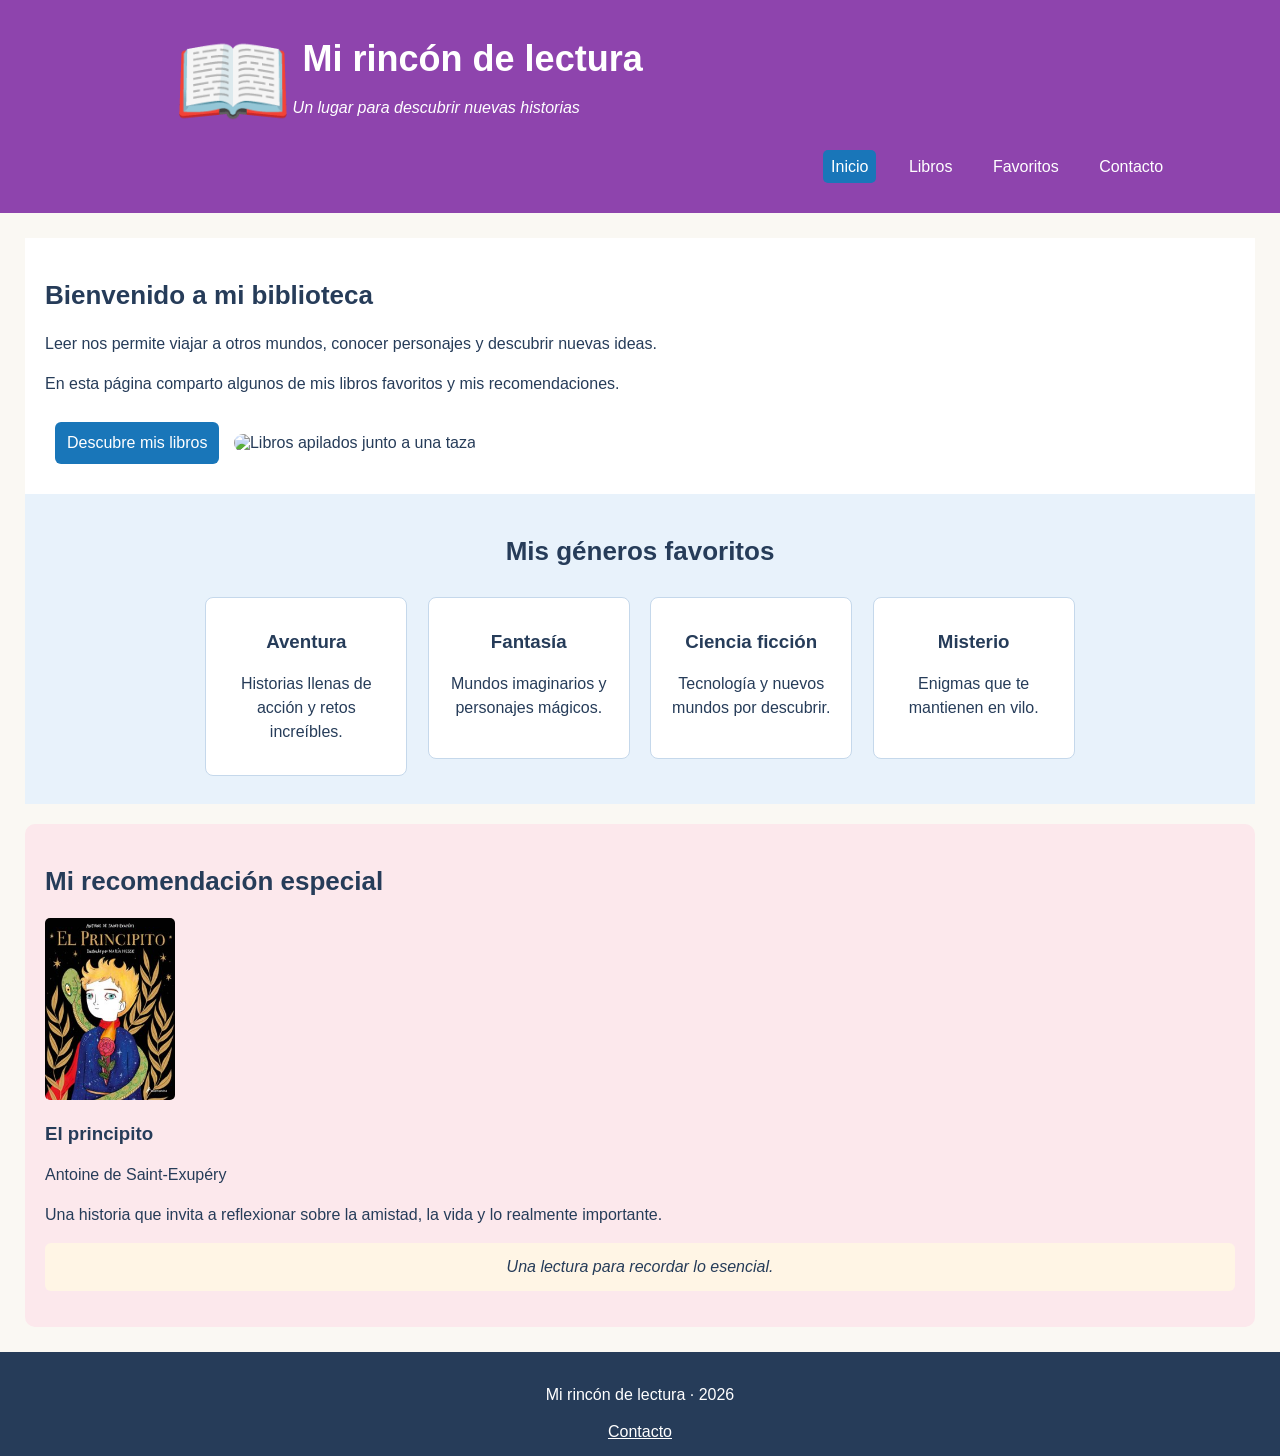
==== index.html @ cadaf75d "libros" ====
<!doctype html>
<html lang="es">
  <head>
    <meta charset="UTF-8" />
    <meta name="viewport" content="width=device-width, initial-scale=1.0" />
    <title>Mi rincón de lectura</title>
    <link rel="stylesheet" href="css/estilos.css" />
  </head>
  <body>
    <header id="cabecera">
      <div class="identidad">
       <span class="icono-libro">📖</span>
        <div>
          <h1>Mi rincón de lectura</h1>
          <p>Un lugar para descubrir nuevas historias</p>
        </div>
      </div>
      <nav>
        <a href="index.html" class="activo">Inicio</a>
        <a href="libros.html">Libros</a>
        <a href="#generos">Favoritos</a>
        <a href="#contacto">Contacto</a>
      </nav>
    </header>
    <main>
      <section id="inicio">
        <h2>Bienvenido a mi biblioteca</h2>
        <p>
          Leer nos permite viajar a otros mundos, conocer personajes y descubrir
          nuevas ideas.
        </p>
        <p>
          En esta página comparto algunos de mis libros favoritos y mis
          recomendaciones.
        </p>
        <a href="libros.html" class="boton"> Descubre mis libros </a>
        <img src="img/biblioteca.png" alt="Libros apilados junto a una taza" />
      </section>
      <section id="generos">
        <h2>Mis géneros favoritos</h2>

        <div class="genero">
          <h3>Aventura</h3>
          <p>Historias llenas de acción y retos increíbles.</p>
        </div>

        <div class="genero">
          <h3>Fantasía</h3>
          <p>Mundos imaginarios y personajes mágicos.</p>
        </div>

        <div class="genero">
          <h3>Ciencia ficción</h3>
          <p>Tecnología y nuevos mundos por descubrir.</p>
        </div>

        <div class="genero">
          <h3>Misterio</h3>
          <p>Enigmas que te mantienen en vilo.</p>
        </div>
      </section>
      <section id="recomendacion">
        <h2>Mi recomendación especial</h2>
        <img
          src="img/principito.jpg"
          alt="Portada del libro El principito"
          class="portada"
        />
        <h3>El principito</h3>
        <p>Antoine de Saint-Exupéry</p>
        <p>
          Una historia que invita a reflexionar sobre la amistad, la vida y lo
          realmente importante.
        </p>
        <p class="cita">Una lectura para recordar lo esencial.</p>
      </section>
    </main>

    <footer id="contacto">
      <p>Mi rincón de lectura · 2026</p>
      <a href="mailto:lectura@ejemplo.com">Contacto</a>
    </footer>
  </body>
</html>
---- css/estilos.css ----
/* ===================================
   ESTILOS GENERALES
=================================== */

body {
    font-family: Arial, sans-serif;
    background-color: #faf8f3;
    color: #263c59;
    margin: 0;
}

main {
    padding: 25px;
}

h2 {
    color: #263c59;
    font-size: 26px;
}

p {
    line-height: 1.5;
}


/* ===================================
   CABECERA
=================================== */
.icono-libro{
    font-size: 6em;
}
#cabecera {
    background-color: #8e44ad;
    color: white;
    text-align: center;
    padding: 25px;
}

#cabecera h1 {
    font-size: 36px;
    margin: 10px;
}

#cabecera p {
    font-style: italic;
}
.identidad{
    display: flex;
    align-items: center;
    text-align: start;
    padding-left: 12%;
    margin:0;
}

/* ===================================
   NAVEGACIÓN
=================================== */

nav {
    margin-top: 20px;
    text-align: end;
    padding-right: 6%;
    padding-bottom: 1%;
}

nav a {
    color: white;
    text-decoration: none;
    margin: 10px;
    padding: 8px;
}

nav a:hover {
    background-color: #1976b9;
    border-radius: 5px;
}

nav a.activo {
    background-color: #1976b9;
    border-radius: 5px;
}

/* ===================================
   BIENVENIDA
=================================== */

#inicio {
    padding: 20px;
    background-color: white;
}

#inicio img {
    width: 250px;
    border-radius: 10px;
}

.boton {
    display: inline-block;
    background-color: #1976b9;
    color: white;
    padding: 12px;
    margin: 10px;
    text-decoration: none;
    border-radius: 6px;
}


/* ===================================
   GÉNEROS LITERARIOS
=================================== */

#generos {
    background-color: #e8f2fb;
    padding: 20px;
    text-align: center;
}

.genero {
    display: inline-block;
    vertical-align: top;
    background-color: white;
    width: 170px;
    min-height: 130px;
    margin: 8px;
    padding: 15px;
    border: 1px solid #c5d8eb;
    border-radius: 8px;
}

.genero h3 {
    color: #263c59;
}


/* ===================================
   RECOMENDACIÓN ESPECIAL
=================================== */

#recomendacion {
    background-color: #fce8ec;
    padding: 20px;
    margin-top: 20px;
    border-radius: 10px;
}

.portada {
    width: 130px;
    border-radius: 5px;
}

.cita {
    background-color: #fff5e5;
    padding: 12px;
    font-style: italic;
    text-align: center;
    border-radius: 6px;
}


/* ===================================
   CATÁLOGO DE LIBROS
=================================== */

#catalogo {
    text-align: center;
}

.tarjeta {
    display: inline-block;
    vertical-align: top;
    width: 220px;
    min-height: 420px;
    background-color: #e8f2fb;
    border: 1px solid #c5d8eb;
    border-radius: 10px;
    padding: 15px;
    margin: 8px;
    text-align: center;
}

.tarjeta h3 {
    font-size: 20px;
}

.tarjeta p {
    font-size: 15px;
}


/* ===================================
   OTRAS RECOMENDACIONES
=================================== */

#otros-libros {
    background-color: #fff5e5;
    padding: 20px;
    margin-top: 20px;
    border-radius: 10px;
}

#otros-libros li {
    margin: 8px;
}


/* ===================================
   PIE DE PÁGINA
=================================== */

footer {
    background-color: #263c59;
    color: white;
    text-align: center;
    padding: 15px;
}

footer a {
    color: white;
}
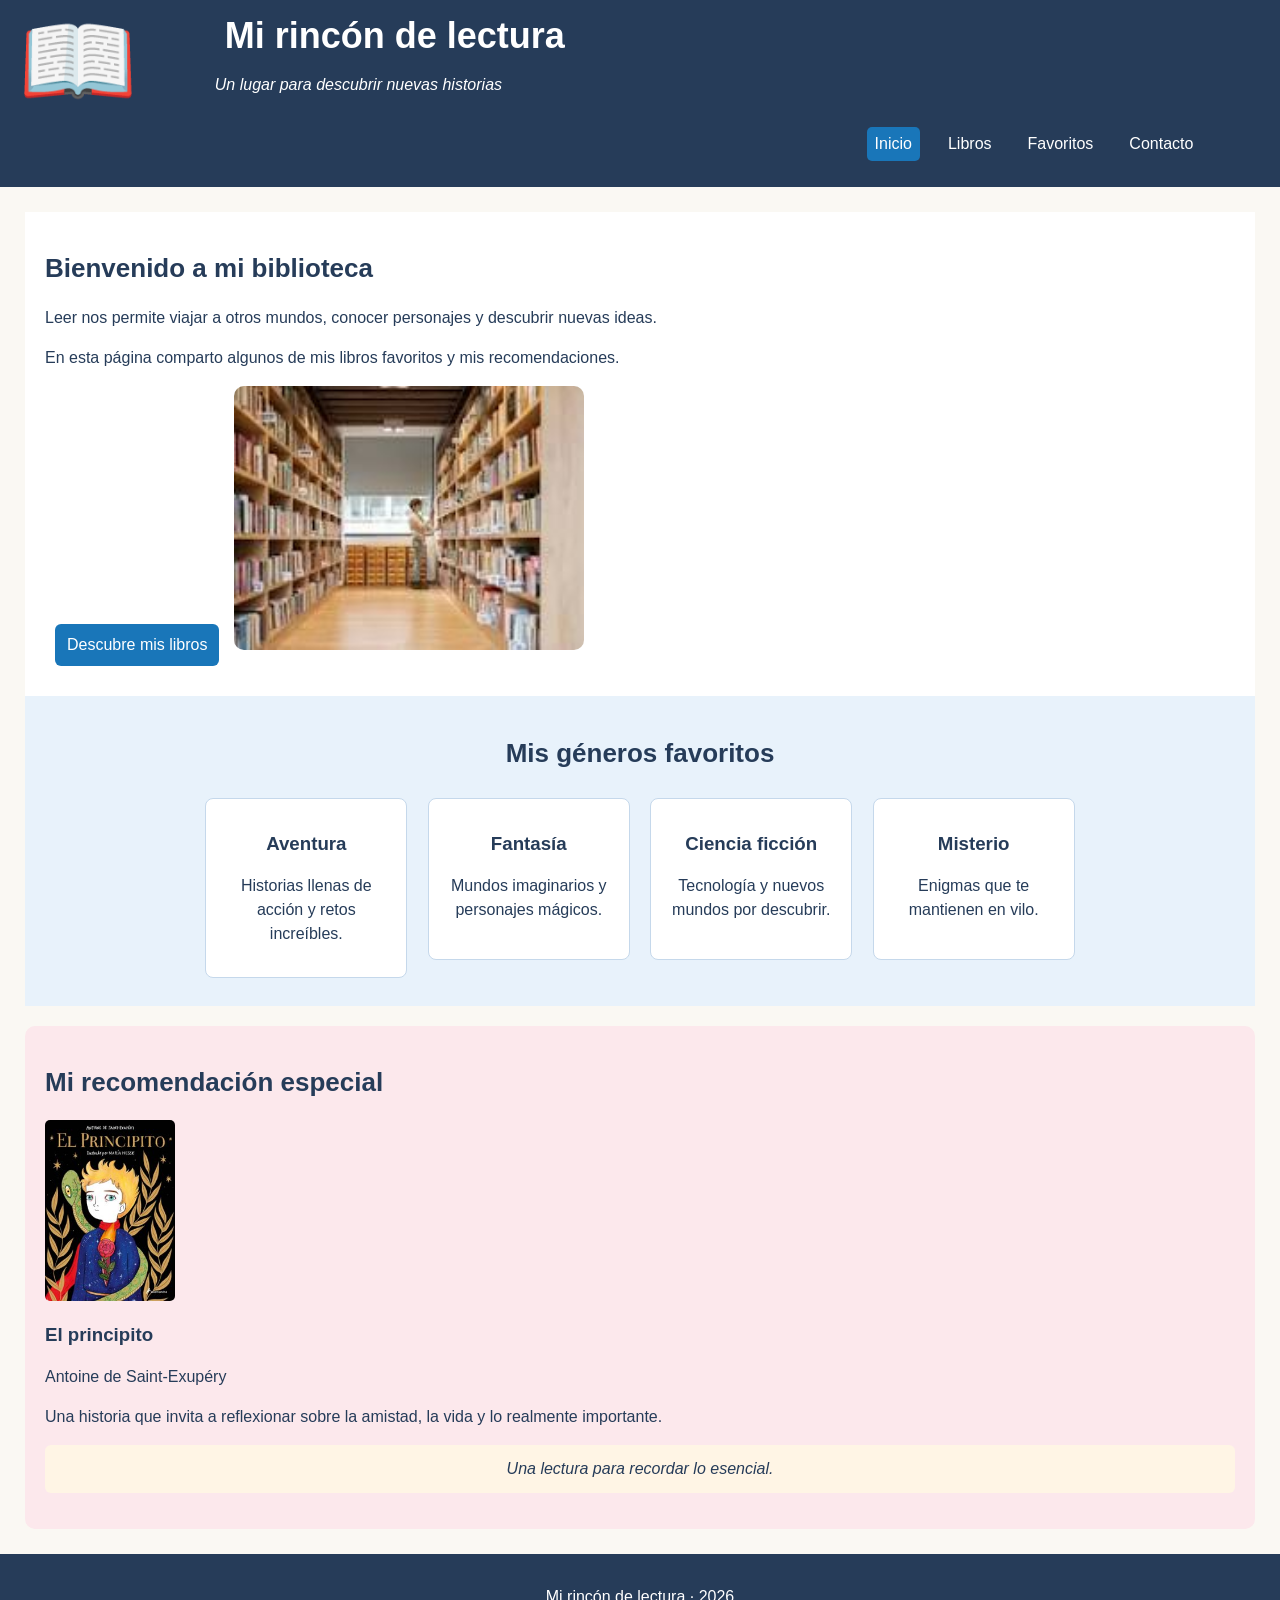
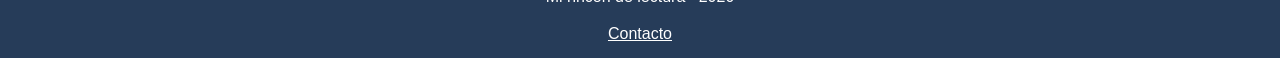
==== commit 74886c5b: "libros" ====
--- a/index.html
+++ b/index.html
@@ -1,84 +1,97 @@
 <!doctype html>
 <html lang="es">
-  <head>
-    <meta charset="UTF-8" />
-    <meta name="viewport" content="width=device-width, initial-scale=1.0" />
-    <title>Mi rincón de lectura</title>
-    <link rel="stylesheet" href="css/estilos.css" />
-  </head>
-  <body>
-    <header id="cabecera">
-      <div class="identidad">
-       <span class="icono-libro">📖</span>
+
+<head>
+  <meta charset="UTF-8" />
+  <meta name="viewport" content="width=device-width, initial-scale=1.0" />
+  <title>Mi rincón de lectura</title>
+  <link rel="stylesheet" href="css/estilos.css" />
+</head>
+
+<body>
+  <header id="cabecera">
+
+    <div class="identidad">
+      <span class="icono-libro">📖</span>
+
+      <div id="contenedor">
         <div>
           <h1>Mi rincón de lectura</h1>
           <p>Un lugar para descubrir nuevas historias</p>
         </div>
+
+
+        <nav>
+          <a href="index.html" class="activo">Inicio</a>
+          <a href="libros.html">Libros</a>
+          <a href="#generos">Favoritos</a>
+          <a href="#contacto">Contacto</a>
+        </nav>
+
+
       </div>
-      <nav>
-        <a href="index.html" class="activo">Inicio</a>
-        <a href="libros.html">Libros</a>
-        <a href="#generos">Favoritos</a>
-        <a href="#contacto">Contacto</a>
-      </nav>
-    </header>
-    <main>
-      <section id="inicio">
-        <h2>Bienvenido a mi biblioteca</h2>
-        <p>
-          Leer nos permite viajar a otros mundos, conocer personajes y descubrir
-          nuevas ideas.
-        </p>
-        <p>
-          En esta página comparto algunos de mis libros favoritos y mis
-          recomendaciones.
-        </p>
-        <a href="libros.html" class="boton"> Descubre mis libros </a>
-        <img src="img/biblioteca.png" alt="Libros apilados junto a una taza" />
-      </section>
-      <section id="generos">
-        <h2>Mis géneros favoritos</h2>
+    </div>
 
-        <div class="genero">
-          <h3>Aventura</h3>
-          <p>Historias llenas de acción y retos increíbles.</p>
-        </div>
+  </header>
 
-        <div class="genero">
-          <h3>Fantasía</h3>
-          <p>Mundos imaginarios y personajes mágicos.</p>
-        </div>
 
-        <div class="genero">
-          <h3>Ciencia ficción</h3>
-          <p>Tecnología y nuevos mundos por descubrir.</p>
-        </div>
 
-        <div class="genero">
-          <h3>Misterio</h3>
-          <p>Enigmas que te mantienen en vilo.</p>
-        </div>
-      </section>
-      <section id="recomendacion">
-        <h2>Mi recomendación especial</h2>
-        <img
-          src="img/principito.jpg"
-          alt="Portada del libro El principito"
-          class="portada"
-        />
-        <h3>El principito</h3>
-        <p>Antoine de Saint-Exupéry</p>
-        <p>
-          Una historia que invita a reflexionar sobre la amistad, la vida y lo
-          realmente importante.
-        </p>
-        <p class="cita">Una lectura para recordar lo esencial.</p>
-      </section>
-    </main>
 
-    <footer id="contacto">
-      <p>Mi rincón de lectura · 2026</p>
-      <a href="mailto:lectura@ejemplo.com">Contacto</a>
-    </footer>
-  </body>
-</html>
+
+  <main>
+    <section id="inicio">
+      <h2>Bienvenido a mi biblioteca</h2>
+      <p>
+        Leer nos permite viajar a otros mundos, conocer personajes y descubrir
+        nuevas ideas.
+      </p>
+      <p>
+        En esta página comparto algunos de mis libros favoritos y mis
+        recomendaciones.
+      </p>
+      <a href="libros.html" class="boton"> Descubre mis libros </a>
+      <img src="img/biblioteca.jpg" alt="Libros apilados junto a una taza" />
+    </section>
+    <section id="generos">
+      <h2>Mis géneros favoritos</h2>
+
+      <div class="genero">
+        <h3>Aventura</h3>
+        <p>Historias llenas de acción y retos increíbles.</p>
+      </div>
+
+      <div class="genero">
+        <h3>Fantasía</h3>
+        <p>Mundos imaginarios y personajes mágicos.</p>
+      </div>
+
+      <div class="genero">
+        <h3>Ciencia ficción</h3>
+        <p>Tecnología y nuevos mundos por descubrir.</p>
+      </div>
+
+      <div class="genero">
+        <h3>Misterio</h3>
+        <p>Enigmas que te mantienen en vilo.</p>
+      </div>
+    </section>
+    <section id="recomendacion">
+      <h2>Mi recomendación especial</h2>
+      <img src="img/principito.jpg" alt="Portada del libro El principito" class="portada" />
+      <h3>El principito</h3>
+      <p>Antoine de Saint-Exupéry</p>
+      <p>
+        Una historia que invita a reflexionar sobre la amistad, la vida y lo
+        realmente importante.
+      </p>
+      <p class="cita">Una lectura para recordar lo esencial.</p>
+    </section>
+  </main>
+
+  <footer id="contacto">
+    <p>Mi rincón de lectura · 2026</p>
+    <a href="mailto:lectura@ejemplo.com">Contacto</a>
+  </footer>
+</body>
+
+</html>
--- a/css/estilos.css
+++ b/css/estilos.css
@@ -1,4 +1,3 @@
-
 /* ===================================
    ESTILOS GENERALES
 =================================== */
@@ -27,14 +26,19 @@
 /* ===================================
    CABECERA
 =================================== */
-.icono-libro{
+.icono-libro {
     font-size: 6em;
-}
+    margin-right: 10px;
+    width: 15%;
+}
+
 #cabecera {
-    background-color: #8e44ad;
-    color: white;
-    text-align: center;
-    padding: 25px;
+
+    background-color: #263c59;
+    color: white;
+    text-align: center;
+    display: flex;
+    padding: 5px;
 }
 
 #cabecera h1 {
@@ -45,12 +49,26 @@
 #cabecera p {
     font-style: italic;
 }
-.identidad{
+
+.identidad {
     display: flex;
+    text-align: start;
+    padding-left: 1%;
+    margin: 0;
+    width: 100%;
+
+}
+
+#contenedor {
+    display: inline-block;
+    justify-content: space-around;
+    flex-direction: column;
     align-items: center;
-    text-align: start;
-    padding-left: 12%;
-    margin:0;
+    width: 85%;
+   
+
+
+
 }
 
 /* ===================================
@@ -59,9 +77,11 @@
 
 nav {
     margin-top: 20px;
-    text-align: end;
+    text-align: right;
     padding-right: 6%;
     padding-bottom: 1%;
+    display: flex;
+    justify-content: flex-end;
 }
 
 nav a {
@@ -88,11 +108,13 @@
 #inicio {
     padding: 20px;
     background-color: white;
+
 }
 
 #inicio img {
-    width: 250px;
-    border-radius: 10px;
+    width: 350px;
+    border-radius: 10px;
+    
 }
 
 .boton {
@@ -217,5 +239,4 @@
 
 footer a {
     color: white;
-}
-
+}
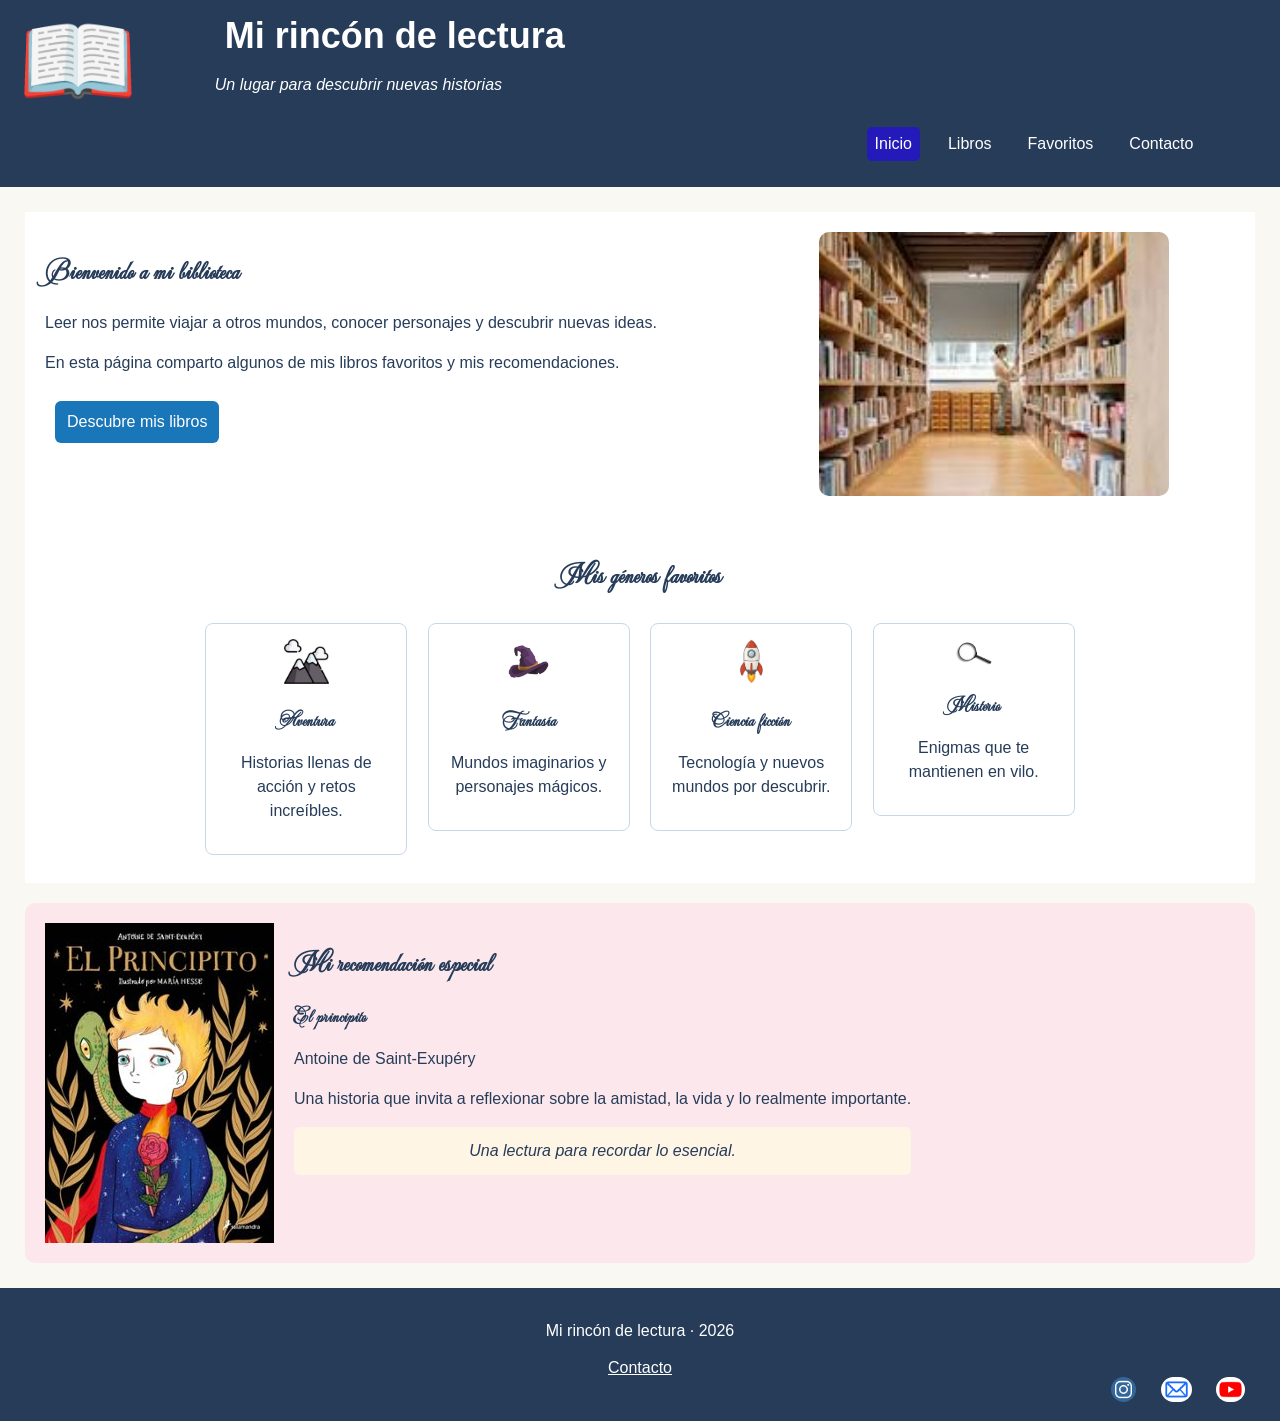
==== commit 6f06c984: "copia" ====
--- a/index.html
+++ b/index.html
@@ -40,57 +40,74 @@
 
   <main>
     <section id="inicio">
-      <h2>Bienvenido a mi biblioteca</h2>
-      <p>
-        Leer nos permite viajar a otros mundos, conocer personajes y descubrir
-        nuevas ideas.
-      </p>
-      <p>
-        En esta página comparto algunos de mis libros favoritos y mis
-        recomendaciones.
-      </p>
-      <a href="libros.html" class="boton"> Descubre mis libros </a>
+      <div id="biblioteca">
+        <h2>Bienvenido a mi biblioteca</h2>
+        <p>
+          Leer nos permite viajar a otros mundos, conocer personajes y descubrir
+          nuevas ideas.
+        </p>
+        <p>
+          En esta página comparto algunos de mis libros favoritos y mis
+          recomendaciones.
+        </p>
+        <a href="libros.html" class="boton"> Descubre mis libros </a>
+      </div>
       <img src="img/biblioteca.jpg" alt="Libros apilados junto a una taza" />
     </section>
+
     <section id="generos">
       <h2>Mis géneros favoritos</h2>
 
       <div class="genero">
+        <img src="img/montaña.jpg" alt="montaña">
         <h3>Aventura</h3>
         <p>Historias llenas de acción y retos increíbles.</p>
       </div>
 
       <div class="genero">
+        <img src="img/sombrero.jpg" alt="sombrero">
         <h3>Fantasía</h3>
         <p>Mundos imaginarios y personajes mágicos.</p>
       </div>
 
       <div class="genero">
+        <img src="img/cohete.jpg" alt="cohete">
         <h3>Ciencia ficción</h3>
         <p>Tecnología y nuevos mundos por descubrir.</p>
       </div>
 
       <div class="genero">
+        <img src="img/lupa.jpg" alt="lupa">
         <h3>Misterio</h3>
         <p>Enigmas que te mantienen en vilo.</p>
       </div>
     </section>
     <section id="recomendacion">
-      <h2>Mi recomendación especial</h2>
-      <img src="img/principito.jpg" alt="Portada del libro El principito" class="portada" />
-      <h3>El principito</h3>
-      <p>Antoine de Saint-Exupéry</p>
-      <p>
-        Una historia que invita a reflexionar sobre la amistad, la vida y lo
-        realmente importante.
-      </p>
-      <p class="cita">Una lectura para recordar lo esencial.</p>
+
+      <img src="img/principito.jpg" alt="Portada del libro El principito" />
+      <div>
+        <h2>Mi recomendación especial</h2>
+        <h3>El principito</h3>
+        <p>Antoine de Saint-Exupéry</p>
+        <p>
+          Una historia que invita a reflexionar sobre la amistad, la vida y lo
+          realmente importante.
+        </p>
+        <p class="cita">Una lectura para recordar lo esencial.</p>
+      </div>
     </section>
   </main>
 
   <footer id="contacto">
+
+
     <p>Mi rincón de lectura · 2026</p>
     <a href="mailto:lectura@ejemplo.com">Contacto</a>
+    <div id="imagenes">
+      <img src="img/logoinsta.png" alt="insta">
+      <img src="img/correo.png" alt="correo">
+      <img src="img/youtube.png" alt="youtube">
+    </div>
   </footer>
 </body>
 
--- a/css/estilos.css
+++ b/css/estilos.css
@@ -1,7 +1,13 @@
 /* ===================================
    ESTILOS GENERALES
 =================================== */
-
+@font-face {
+    font-family:"Maria" ;
+    src: url(../font/MeaCulpa-Regular.ttf) format(truetype);
+}
+hi, h2, h3 {
+    font-family: "Maria", sans-serif;
+}
 body {
     font-family: Arial, sans-serif;
     background-color: #faf8f3;
@@ -65,7 +71,7 @@
     flex-direction: column;
     align-items: center;
     width: 85%;
-   
+
 
 
 
@@ -91,14 +97,29 @@
     padding: 8px;
 }
 
+
+nav a.activo {
+    background-color: #2419b9;
+    border-radius: 5px;
+}
+
 nav a:hover {
-    background-color: #1976b9;
+    background-color: rgba(30, 255, 0, 0.336);
+    border-color: 5px solid#0d0d0e;
     border-radius: 5px;
 }
 
-nav a.activo {
-    background-color: #1976b9;
-    border-radius: 5px;
+
+nav a:focus {
+    border-radius: 3px;
+    outline: 3px solid rgb(160, 187, 10);
+
+
+}
+
+a:visited {
+    color: purple;
+
 }
 
 /* ===================================
@@ -108,13 +129,14 @@
 #inicio {
     padding: 20px;
     background-color: white;
-
+    display: flex;
 }
 
 #inicio img {
+    text-align: right;
     width: 350px;
     border-radius: 10px;
-    
+
 }
 
 .boton {
@@ -127,17 +149,26 @@
     border-radius: 6px;
 }
 
+.boton:active {
+    background-color: red;
+}
+#biblioteca{
+    width: 65%;
+}
+
 
 /* ===================================
    GÉNEROS LITERARIOS
 =================================== */
 
 #generos {
-    background-color: #e8f2fb;
+    background-color: white;
     padding: 20px;
     text-align: center;
 }
-
+.genero img {
+width: 45px;
+}
 .genero {
     display: inline-block;
     vertical-align: top;
@@ -150,6 +181,10 @@
     border-radius: 8px;
 }
 
+.genero:hover {
+    background-color: yellow;
+}
+
 .genero h3 {
     color: #263c59;
 }
@@ -164,6 +199,11 @@
     padding: 20px;
     margin-top: 20px;
     border-radius: 10px;
+    display: flex;
+}
+#recomendacion img {
+    margin-right:20px ;
+    height: auto;
 }
 
 .portada {
@@ -187,7 +227,9 @@
 #catalogo {
     text-align: center;
 }
-
+#parrafos {
+text-align: left;
+}
 .tarjeta {
     display: inline-block;
     vertical-align: top;
@@ -209,20 +251,40 @@
     font-size: 15px;
 }
 
+.tarjeta:hover {
+    border: 2px solid red;
+}
+
 
 /* ===================================
    OTRAS RECOMENDACIONES
 =================================== */
 
-#otros-libros {
-    background-color: #fff5e5;
-    padding: 20px;
-    margin-top: 20px;
-    border-radius: 10px;
-}
-
-#otros-libros li {
+#otros-libros ul li:first-child {
+    color: #2419b9;
+    font-weight: bold;
+}
+#varioslibros {
+    display: flex;
+    justify-content: space-around;
+    
+}
+
+
+
+
+#otros-libros ul li:last-child {
     margin: 8px;
+    color: green
+}
+
+#otros-libros ul li:nth-child(even) {
+    background-color: grey;
+}
+
+#otros-libros ul li:nth-child(3) {
+    font-size: 20px;
+
 }
 
 
@@ -239,4 +301,16 @@
 
 footer a {
     color: white;
+}
+footer img {
+
+    border-radius: 75px;
+height: 25px;
+margin: 0% ;padding: 0%;
+margin-right: 20px;
+
+
+}
+#imagenes{
+    text-align: right;
 }
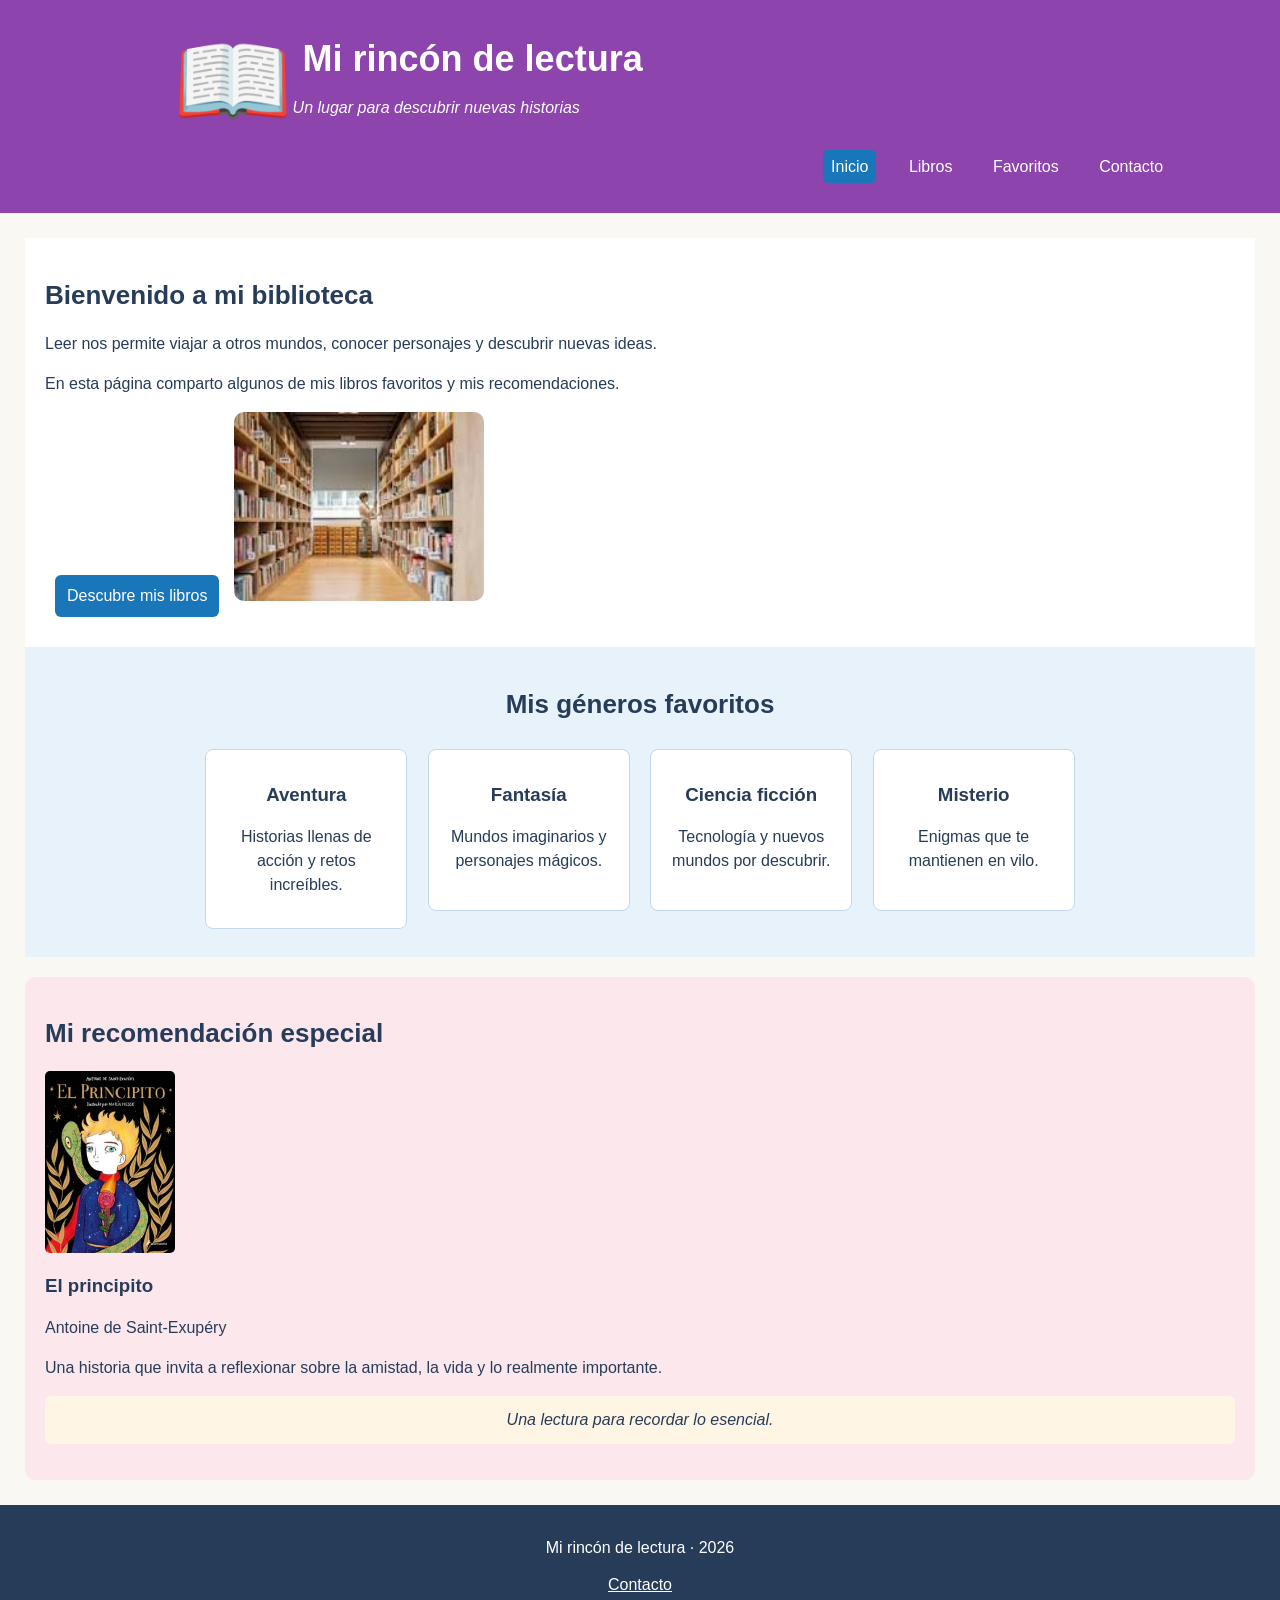
==== commit 9606f18c: "copia" ====
--- a/index.html
+++ b/index.html
@@ -1,46 +1,29 @@
 <!doctype html>
 <html lang="es">
-
-<head>
-  <meta charset="UTF-8" />
-  <meta name="viewport" content="width=device-width, initial-scale=1.0" />
-  <title>Mi rincón de lectura</title>
-  <link rel="stylesheet" href="css/estilos.css" />
-</head>
-
-<body>
-  <header id="cabecera">
-
-    <div class="identidad">
-      <span class="icono-libro">📖</span>
-
-      <div id="contenedor">
+  <head>
+    <meta charset="UTF-8" />
+    <meta name="viewport" content="width=device-width, initial-scale=1.0" />
+    <title>Mi rincón de lectura</title>
+    <link rel="stylesheet" href="css/estilos.css" />
+  </head>
+  <body>
+    <header id="cabecera">
+      <div class="identidad">
+       <span class="icono-libro">📖</span>
         <div>
           <h1>Mi rincón de lectura</h1>
           <p>Un lugar para descubrir nuevas historias</p>
         </div>
-
-
-        <nav>
-          <a href="index.html" class="activo">Inicio</a>
-          <a href="libros.html">Libros</a>
-          <a href="#generos">Favoritos</a>
-          <a href="#contacto">Contacto</a>
-        </nav>
-
-
       </div>
-    </div>
-
-  </header>
-
-
-
-
-
-  <main>
-    <section id="inicio">
-      <div id="biblioteca">
+      <nav>
+        <a href="index.html" class="activo">Inicio</a>
+        <a href="libros.html">Libros</a>
+        <a href="#generos">Favoritos</a>
+        <a href="#contacto">Contacto</a>
+      </nav>
+    </header>
+    <main>
+      <section id="inicio">
         <h2>Bienvenido a mi biblioteca</h2>
         <p>
           Leer nos permite viajar a otros mundos, conocer personajes y descubrir
@@ -51,42 +34,38 @@
           recomendaciones.
         </p>
         <a href="libros.html" class="boton"> Descubre mis libros </a>
-      </div>
-      <img src="img/biblioteca.jpg" alt="Libros apilados junto a una taza" />
-    </section>
+        <img src="img/biblioteca.jpg" alt="Libros apilados junto a una taza" />
+      </section>
+      <section id="generos">
+        <h2>Mis géneros favoritos</h2>
 
-    <section id="generos">
-      <h2>Mis géneros favoritos</h2>
+        <div class="genero">
+          <h3>Aventura</h3>
+          <p>Historias llenas de acción y retos increíbles.</p>
+        </div>
 
-      <div class="genero">
-        <img src="img/montaña.jpg" alt="montaña">
-        <h3>Aventura</h3>
-        <p>Historias llenas de acción y retos increíbles.</p>
-      </div>
+        <div class="genero">
+          <h3>Fantasía</h3>
+          <p>Mundos imaginarios y personajes mágicos.</p>
+        </div>
 
-      <div class="genero">
-        <img src="img/sombrero.jpg" alt="sombrero">
-        <h3>Fantasía</h3>
-        <p>Mundos imaginarios y personajes mágicos.</p>
-      </div>
+        <div class="genero">
+          <h3>Ciencia ficción</h3>
+          <p>Tecnología y nuevos mundos por descubrir.</p>
+        </div>
 
-      <div class="genero">
-        <img src="img/cohete.jpg" alt="cohete">
-        <h3>Ciencia ficción</h3>
-        <p>Tecnología y nuevos mundos por descubrir.</p>
-      </div>
-
-      <div class="genero">
-        <img src="img/lupa.jpg" alt="lupa">
-        <h3>Misterio</h3>
-        <p>Enigmas que te mantienen en vilo.</p>
-      </div>
-    </section>
-    <section id="recomendacion">
-
-      <img src="img/principito.jpg" alt="Portada del libro El principito" />
-      <div>
+        <div class="genero">
+          <h3>Misterio</h3>
+          <p>Enigmas que te mantienen en vilo.</p>
+        </div>
+      </section>
+      <section id="recomendacion">
         <h2>Mi recomendación especial</h2>
+        <img
+          src="img/principito.jpg"
+          alt="Portada del libro El principito"
+          class="portada"
+        />
         <h3>El principito</h3>
         <p>Antoine de Saint-Exupéry</p>
         <p>
@@ -94,21 +73,12 @@
           realmente importante.
         </p>
         <p class="cita">Una lectura para recordar lo esencial.</p>
-      </div>
-    </section>
-  </main>
+      </section>
+    </main>
 
-  <footer id="contacto">
-
-
-    <p>Mi rincón de lectura · 2026</p>
-    <a href="mailto:lectura@ejemplo.com">Contacto</a>
-    <div id="imagenes">
-      <img src="img/logoinsta.png" alt="insta">
-      <img src="img/correo.png" alt="correo">
-      <img src="img/youtube.png" alt="youtube">
-    </div>
-  </footer>
-</body>
-
-</html>+    <footer id="contacto">
+      <p>Mi rincón de lectura · 2026</p>
+      <a href="mailto:lectura@ejemplo.com">Contacto</a>
+    </footer>
+  </body>
+</html>
--- a/css/estilos.css
+++ b/css/estilos.css
@@ -1,13 +1,8 @@
+
 /* ===================================
    ESTILOS GENERALES
 =================================== */
-@font-face {
-    font-family:"Maria" ;
-    src: url(../font/MeaCulpa-Regular.ttf) format(truetype);
-}
-hi, h2, h3 {
-    font-family: "Maria", sans-serif;
-}
+
 body {
     font-family: Arial, sans-serif;
     background-color: #faf8f3;
@@ -32,19 +27,14 @@
 /* ===================================
    CABECERA
 =================================== */
-.icono-libro {
+.icono-libro{
     font-size: 6em;
-    margin-right: 10px;
-    width: 15%;
-}
-
+}
 #cabecera {
-
-    background-color: #263c59;
-    color: white;
-    text-align: center;
-    display: flex;
-    padding: 5px;
+    background-color: #8e44ad;
+    color: white;
+    text-align: center;
+    padding: 25px;
 }
 
 #cabecera h1 {
@@ -55,26 +45,12 @@
 #cabecera p {
     font-style: italic;
 }
-
-.identidad {
+.identidad{
     display: flex;
+    align-items: center;
     text-align: start;
-    padding-left: 1%;
-    margin: 0;
-    width: 100%;
-
-}
-
-#contenedor {
-    display: inline-block;
-    justify-content: space-around;
-    flex-direction: column;
-    align-items: center;
-    width: 85%;
-
-
-
-
+    padding-left: 12%;
+    margin:0;
 }
 
 /* ===================================
@@ -83,11 +59,9 @@
 
 nav {
     margin-top: 20px;
-    text-align: right;
+    text-align: end;
     padding-right: 6%;
     padding-bottom: 1%;
-    display: flex;
-    justify-content: flex-end;
 }
 
 nav a {
@@ -97,29 +71,14 @@
     padding: 8px;
 }
 
+nav a:hover {
+    background-color: #1976b9;
+    border-radius: 5px;
+}
 
 nav a.activo {
-    background-color: #2419b9;
+    background-color: #1976b9;
     border-radius: 5px;
-}
-
-nav a:hover {
-    background-color: rgba(30, 255, 0, 0.336);
-    border-color: 5px solid#0d0d0e;
-    border-radius: 5px;
-}
-
-
-nav a:focus {
-    border-radius: 3px;
-    outline: 3px solid rgb(160, 187, 10);
-
-
-}
-
-a:visited {
-    color: purple;
-
 }
 
 /* ===================================
@@ -129,14 +88,11 @@
 #inicio {
     padding: 20px;
     background-color: white;
-    display: flex;
 }
 
 #inicio img {
-    text-align: right;
-    width: 350px;
+    width: 250px;
     border-radius: 10px;
-
 }
 
 .boton {
@@ -147,14 +103,12 @@
     margin: 10px;
     text-decoration: none;
     border-radius: 6px;
-}
-
-.boton:active {
+    transition: transform 3s, background-color 3s;
+}
+.boton:hover{
+    transform: scale(2.5);
     background-color: red;
 }
-#biblioteca{
-    width: 65%;
-}
 
 
 /* ===================================
@@ -162,13 +116,11 @@
 =================================== */
 
 #generos {
-    background-color: white;
+    background-color: #e8f2fb;
     padding: 20px;
     text-align: center;
 }
-.genero img {
-width: 45px;
-}
+
 .genero {
     display: inline-block;
     vertical-align: top;
@@ -181,10 +133,6 @@
     border-radius: 8px;
 }
 
-.genero:hover {
-    background-color: yellow;
-}
-
 .genero h3 {
     color: #263c59;
 }
@@ -199,16 +147,15 @@
     padding: 20px;
     margin-top: 20px;
     border-radius: 10px;
-    display: flex;
-}
-#recomendacion img {
-    margin-right:20px ;
-    height: auto;
 }
 
 .portada {
     width: 130px;
     border-radius: 5px;
+}
+.portada:hover{
+    /*transform: scale(0.5);*/ 
+    transform:rotate(15deg);
 }
 
 .cita {
@@ -227,9 +174,7 @@
 #catalogo {
     text-align: center;
 }
-#parrafos {
-text-align: left;
-}
+
 .tarjeta {
     display: inline-block;
     vertical-align: top;
@@ -241,8 +186,10 @@
     padding: 15px;
     margin: 8px;
     text-align: center;
-}
-
+    box-shadow: 0 4px 8px rgba(219, 7, 7, 0.651);
+    transition: transform 5s ease, box-shadow 5s ease;
+    
+}
 .tarjeta h3 {
     font-size: 20px;
 }
@@ -250,9 +197,10 @@
 .tarjeta p {
     font-size: 15px;
 }
-
-.tarjeta:hover {
-    border: 2px solid red;
+.tarjeta:hover{
+    transform: translateY(-10px) scale(1.05);
+    box-shadow: 0 8px 16px rgba(228, 14, 14, 0.637);
+
 }
 
 
@@ -260,31 +208,15 @@
    OTRAS RECOMENDACIONES
 =================================== */
 
-#otros-libros ul li:first-child {
-    color: #2419b9;
-    font-weight: bold;
-}
-#varioslibros {
-    display: flex;
-    justify-content: space-around;
-    
-}
-
-
-
-
-#otros-libros ul li:last-child {
+#otros-libros {
+    background-color: #fff5e5;
+    padding: 20px;
+    margin-top: 20px;
+    border-radius: 10px;
+}
+
+#otros-libros li {
     margin: 8px;
-    color: green
-}
-
-#otros-libros ul li:nth-child(even) {
-    background-color: grey;
-}
-
-#otros-libros ul li:nth-child(3) {
-    font-size: 20px;
-
 }
 
 
@@ -302,15 +234,94 @@
 footer a {
     color: white;
 }
-footer img {
-
-    border-radius: 75px;
-height: 25px;
-margin: 0% ;padding: 0%;
-margin-right: 20px;
-
-
-}
-#imagenes{
-    text-align: right;
-}+
+@Keyframes cambiarColor {
+0%{
+    color: #0d85db;
+}
+50%{
+    color: #c91818;
+}
+100%{
+    color: #0aaa52;
+}
+}
+h1{
+    animation: cambiarColor;
+    animation-duration: 10s;
+    animation-direction: alternate;
+
+    animation-iteration-count: infinite;
+
+}
+@Keyframes mover{
+    from{
+        transform: translateX(0px);
+    }
+    to{
+        
+        transform: translateX(200px);
+    }
+}
+
+    .tarjeta{
+        animation: mover 3s ease-in;
+    }
+
+@Keyframes girar{
+    from{
+        transform: rotate(0deg);
+    }
+    to{
+        transform: rotate(360deg);
+    }
+}
+.portada{
+    animation: girar 3s;
+}
+@Keyframes aparecer{
+    from{
+        opacity: 0;
+        
+    }
+    to{
+        opacity: 1;
+    }
+}
+#inicio{
+    animation: aparecer 5s;
+}
+@Keyframes palpita{
+    0%{
+        transform: scale(1);
+    }
+    50%{
+        transform: scale(1.2);
+    }
+    100%{
+        transform: scale(1);
+    }
+    
+    
+
+
+}
+#inicio img{
+    animation: palpita 3s infinite;
+}
+@Keyframes retraso{
+    from{
+        opacity: 0;
+        
+    }
+    to{
+        opacity: 1;
+    }
+    
+    
+    
+}
+.h1{    
+    animation: retraso 5s infinite;
+
+}
